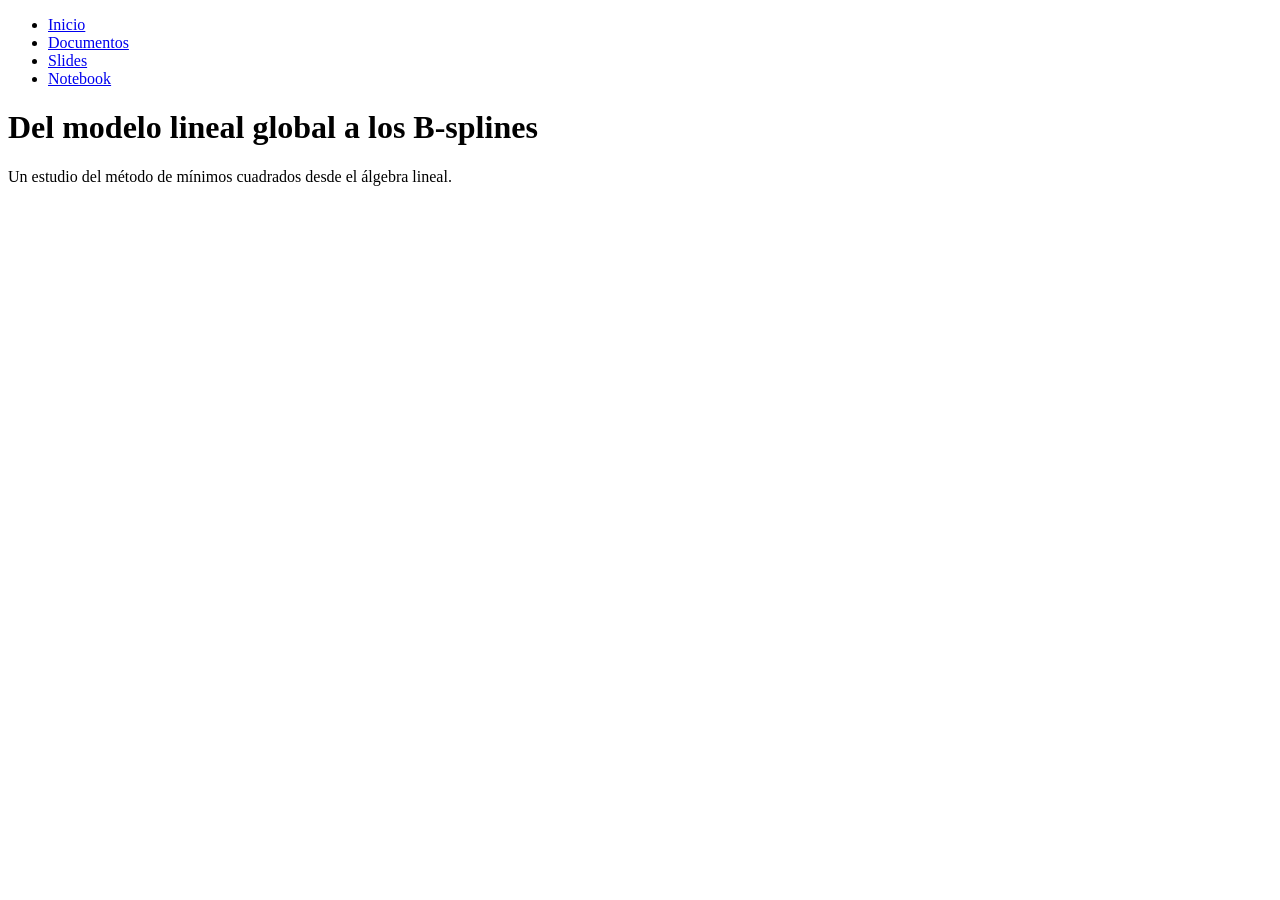
==== index.html @ daa24c61 "Add files via upload" ====
<!DOCTYPE html>
<html lang="es">
<head>
    <meta charset="UTF-8">
    <meta name="viewport" content="width=device-width, initial-scale=1.0">
    <title>Proyecto Pares Ordenados – Inicio</title>
    <link rel="stylesheet" href="css/estilo.css">
</head>
<body>
    <nav>
        <ul>
            <li><a href="index.html" class="active">Inicio</a></li>
            <li><a href="documentos.html">Documentos</a></li>
            <li><a href="slides.html">Slides</a></li>
            <li><a href="notebook.html">Notebook</a></li>
        </ul>
    </nav>

    <main>
        <h1>Del modelo lineal global a los B‑splines</h1>
        <p>Un estudio del método de mínimos cuadrados desde el álgebra lineal.</p>
        <!-- Aquí puedes agregar más contenido de la página principal -->
    </main>
</body>
</html>
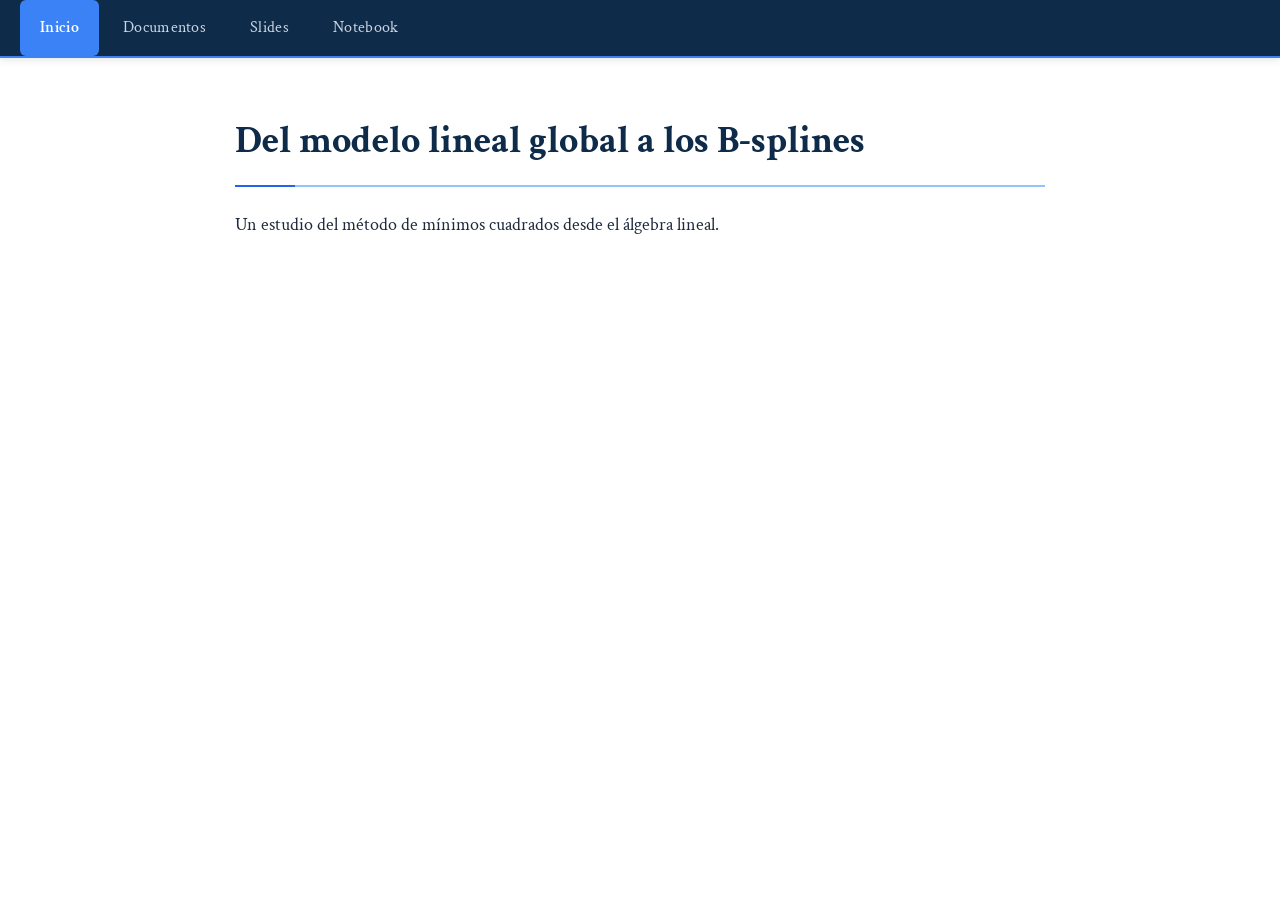
==== commit bad18d19: "update" ====
--- a/index.html
+++ b/index.html
@@ -5,11 +5,13 @@
     <meta name="viewport" content="width=device-width, initial-scale=1.0">
     <title>Proyecto Pares Ordenados – Inicio</title>
     <link rel="stylesheet" href="css/estilo.css">
+    <script src="js/script.js" defer></script>
 </head>
 <body>
+    <div id="progress-bar"></div>
     <nav>
         <ul>
-            <li><a href="index.html" class="active">Inicio</a></li>
+            <li><a href="index.html">Inicio</a></li>
             <li><a href="documentos.html">Documentos</a></li>
             <li><a href="slides.html">Slides</a></li>
             <li><a href="notebook.html">Notebook</a></li>
--- a/css/estilo.css
+++ b/css/estilo.css
@@ -0,0 +1,182 @@
+/* Tipografía académica serif (estilo LaTeX) */
+@import url('https://fonts.googleapis.com/css2?family=Crimson+Text:ital,wght@0,400;0,600;0,700;1,400&display=swap');
+
+* {
+    margin: 0;
+    padding: 0;
+    box-sizing: border-box;
+}
+
+body {
+    font-family: 'Crimson Text', Georgia, 'Times New Roman', serif;
+    background: #ffffff;
+    color: #1e293b;
+    line-height: 1.7;
+    font-size: 1.1rem;
+    counter-reset: section;
+}
+
+/* Barra de progreso (manejada por JS) */
+#progress-bar {
+    position: fixed;
+    top: 0;
+    left: 0;
+    height: 3px;
+    background: #2563eb;
+    z-index: 200;
+    width: 0%;
+    transition: width 0.1s ease;
+}
+
+/* Navegación estilo académico */
+nav {
+    background: #0f2b4a; /* azul profundo */
+    padding: 0 20px;
+    box-shadow: 0 2px 8px rgba(0,0,0,0.1);
+    position: sticky;
+    top: 0;
+    z-index: 100;
+    border-bottom: 2px solid #3b82f6;
+}
+
+nav ul {
+    list-style: none;
+    display: flex;
+    align-items: center;
+    height: 56px;
+    gap: 4px;
+}
+
+nav ul li a {
+    display: block;
+    padding: 0 20px;
+    color: #cbd5e1;
+    text-decoration: none;
+    font-weight: 500;
+    height: 100%;
+    line-height: 56px;
+    border-radius: 6px;
+    transition: all 0.2s;
+    font-size: 1rem;
+    letter-spacing: 0.02em;
+}
+
+nav ul li a:hover {
+    background: rgba(255,255,255,0.1);
+    color: #ffffff;
+}
+
+nav ul li a.active {
+    background: #3b82f6;
+    color: white;
+    font-weight: 600;
+}
+
+/* Contenedor principal */
+main {
+    max-width: 850px;
+    margin: 50px auto;
+    padding: 0 20px;
+}
+
+/* Encabezados con línea decorativa */
+h1 {
+    font-size: 2.4rem;
+    font-weight: 700;
+    margin-bottom: 0.6em;
+    color: #0f2b4a;
+    border-bottom: 2px solid #93c5fd;
+    padding-bottom: 0.3em;
+    position: relative;
+}
+
+h1::after {
+    content: "";
+    position: absolute;
+    bottom: -2px;
+    left: 0;
+    width: 60px;
+    height: 2px;
+    background: #2563eb;
+}
+
+h2 {
+    font-size: 1.6rem;
+    font-weight: 600;
+    color: #1e3a8a;
+    margin: 1.8em 0 0.6em;
+    border-left: 4px solid #3b82f6;
+    padding-left: 12px;
+}
+
+p {
+    margin-bottom: 1.3em;
+    text-align: justify;
+    hyphens: auto;
+}
+
+/* Tarjetas para contenido futuro (PDFs, slides, notebook) */
+.card-placeholder {
+    background: #f8fafc;
+    border-radius: 12px;
+    padding: 40px;
+    border: 1px solid #e2e8f0;
+    border-left: 4px solid #3b82f6;
+    text-align: center;
+    color: #475569;
+    margin: 24px 0;
+    transition: all 0.3s;
+    box-shadow: 0 2px 4px rgba(0,0,0,0.04);
+    font-style: italic;
+}
+
+.card-placeholder:hover {
+    border-left-color: #2563eb;
+    background: #ffffff;
+    box-shadow: 0 4px 12px rgba(0,0,0,0.06);
+    transform: translateY(-2px);
+}
+
+.card-placeholder .icon {
+    font-size: 2.5rem;
+    margin-bottom: 12px;
+    font-style: normal;
+}
+
+/* Botón volver arriba (insertado por JS) */
+#back-to-top {
+    position: fixed;
+    bottom: 30px;
+    right: 30px;
+    width: 44px;
+    height: 44px;
+    background: #2563eb;
+    color: white;
+    border: none;
+    border-radius: 50%;
+    font-size: 1.3rem;
+    cursor: pointer;
+    box-shadow: 0 4px 10px rgba(0,0,0,0.15);
+    opacity: 0;
+    transform: translateY(10px);
+    transition: opacity 0.3s, transform 0.3s;
+    z-index: 150;
+    display: flex;
+    align-items: center;
+    justify-content: center;
+}
+
+#back-to-top.show {
+    opacity: 1;
+    transform: translateY(0);
+}
+
+#back-to-top:hover {
+    background: #1d4ed8;
+    transform: scale(1.05);
+}
+
+/* Scroll suave para todo el documento */
+html {
+    scroll-behavior: smooth;
+}
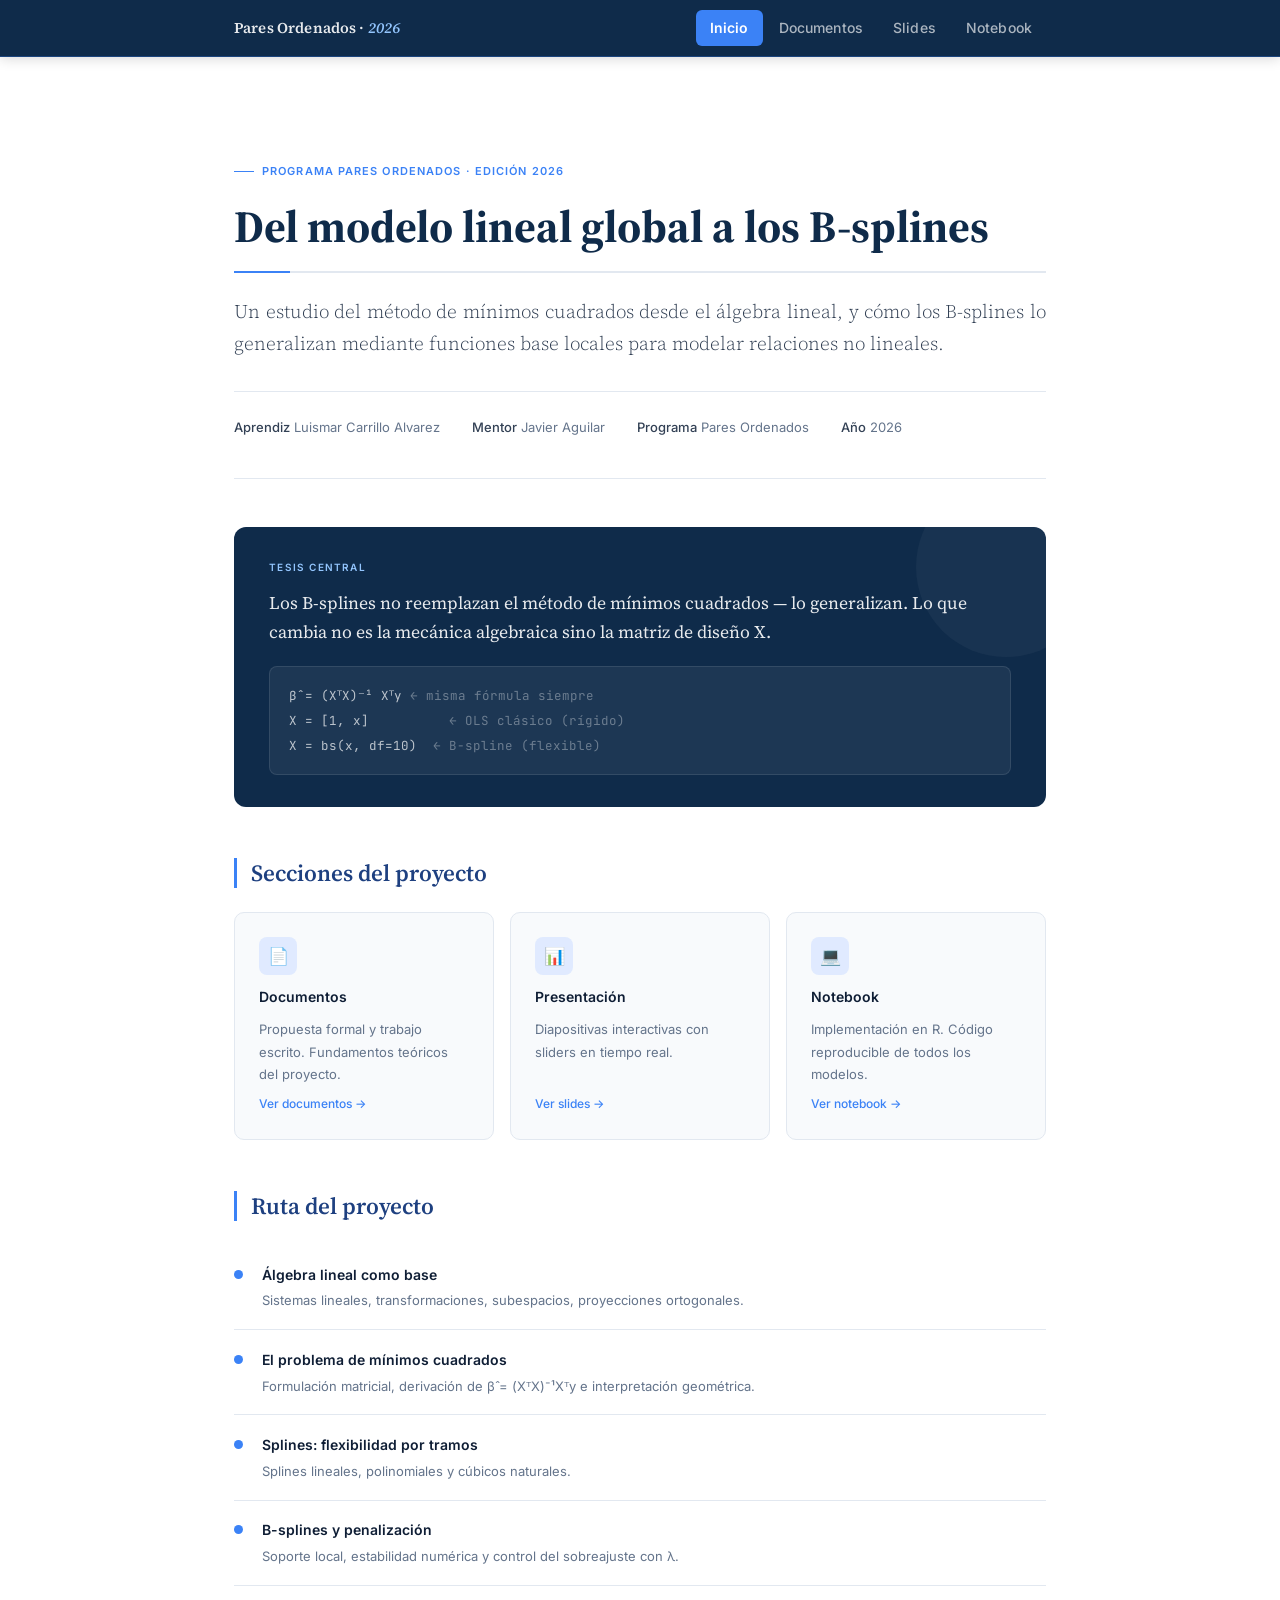
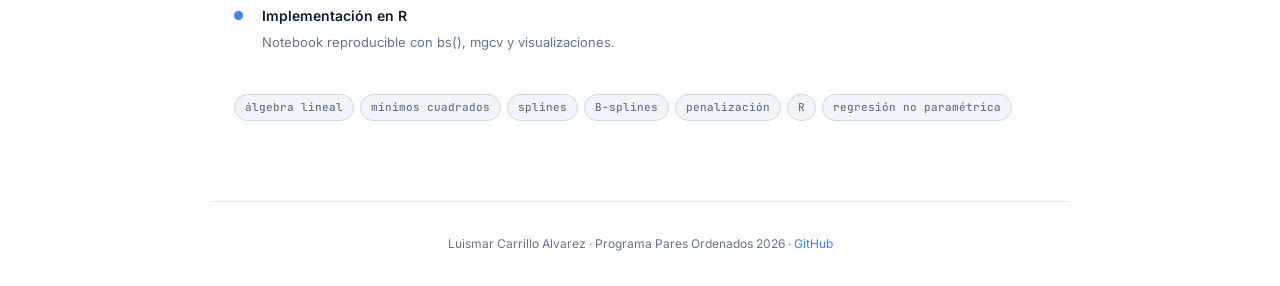
==== commit 46ac0990: "update" ====
--- a/index.html
+++ b/index.html
@@ -10,18 +10,115 @@
 <body>
     <div id="progress-bar"></div>
     <nav>
-        <ul>
-            <li><a href="index.html">Inicio</a></li>
-            <li><a href="documentos.html">Documentos</a></li>
-            <li><a href="slides.html">Slides</a></li>
-            <li><a href="notebook.html">Notebook</a></li>
-        </ul>
+        <div class="nav-inner">
+            <a class="nav-brand" href="index.html">Pares Ordenados · <span>2026</span></a>
+            <ul>
+                <li><a href="index.html">Inicio</a></li>
+                <li><a href="documentos.html">Documentos</a></li>
+                <li><a href="slides.html">Slides</a></li>
+                <li><a href="notebook.html">Notebook</a></li>
+            </ul>
+        </div>
     </nav>
 
     <main>
-        <h1>Del modelo lineal global a los B‑splines</h1>
-        <p>Un estudio del método de mínimos cuadrados desde el álgebra lineal.</p>
-        <!-- Aquí puedes agregar más contenido de la página principal -->
+        <div class="hero">
+            <div class="hero-eyebrow">Programa Pares Ordenados · Edición 2026</div>
+            <h1>Del modelo lineal global a los B‑splines</h1>
+            <p class="lead">Un estudio del método de mínimos cuadrados desde el álgebra lineal, y cómo los B-splines lo generalizan mediante funciones base locales para modelar relaciones no lineales.</p>
+            <div class="hero-meta">
+                <span><b>Aprendiz</b> Luismar Carrillo Alvarez</span>
+                <span><b>Mentor</b> Javier Aguilar</span>
+                <span><b>Programa</b> Pares Ordenados</span>
+                <span><b>Año</b> 2026</span>
+            </div>
+        </div>
+
+        <div class="thesis">
+            <div class="thesis-label">Tesis central</div>
+            <p>Los B-splines no reemplazan el método de mínimos cuadrados — lo generalizan. Lo que cambia no es la mecánica algebraica sino la matriz de diseño X.</p>
+            <div class="formula-block">
+                β̂ = (XᵀX)⁻¹ Xᵀy <span class="comment">← misma fórmula siempre</span><br>
+                X = [1, x] &nbsp;&nbsp;&nbsp;&nbsp;&nbsp;&nbsp;&nbsp;&nbsp;&nbsp;<span class="comment">← OLS clásico (rígido)</span><br>
+                X = bs(x, df=10) &nbsp;<span class="comment">← B-spline (flexible)</span>
+            </div>
+        </div>
+
+        <h2>Secciones del proyecto</h2>
+        <div class="cards">
+            <a class="card" href="documentos.html">
+                <div class="card-icon">📄</div>
+                <h3>Documentos</h3>
+                <p>Propuesta formal y trabajo escrito. Fundamentos teóricos del proyecto.</p>
+                <div class="card-arrow">Ver documentos →</div>
+            </a>
+            <a class="card" href="slides.html">
+                <div class="card-icon">📊</div>
+                <h3>Presentación</h3>
+                <p>Diapositivas interactivas con sliders en tiempo real.</p>
+                <div class="card-arrow">Ver slides →</div>
+            </a>
+            <a class="card" href="notebook.html">
+                <div class="card-icon">💻</div>
+                <h3>Notebook</h3>
+                <p>Implementación en R. Código reproducible de todos los modelos.</p>
+                <div class="card-arrow">Ver notebook →</div>
+            </a>
+        </div>
+
+        <h2>Ruta del proyecto</h2>
+        <div class="timeline">
+            <div class="tl-item">
+                <div class="tl-dot"></div>
+                <div class="tl-content">
+                    <h4>Álgebra lineal como base</h4>
+                    <p>Sistemas lineales, transformaciones, subespacios, proyecciones ortogonales.</p>
+                </div>
+            </div>
+            <div class="tl-item">
+                <div class="tl-dot"></div>
+                <div class="tl-content">
+                    <h4>El problema de mínimos cuadrados</h4>
+                    <p>Formulación matricial, derivación de β̂ = (XᵀX)⁻¹Xᵀy e interpretación geométrica.</p>
+                </div>
+            </div>
+            <div class="tl-item">
+                <div class="tl-dot"></div>
+                <div class="tl-content">
+                    <h4>Splines: flexibilidad por tramos</h4>
+                    <p>Splines lineales, polinomiales y cúbicos naturales.</p>
+                </div>
+            </div>
+            <div class="tl-item">
+                <div class="tl-dot"></div>
+                <div class="tl-content">
+                    <h4>B-splines y penalización</h4>
+                    <p>Soporte local, estabilidad numérica y control del sobreajuste con λ.</p>
+                </div>
+            </div>
+            <div class="tl-item">
+                <div class="tl-dot"></div>
+                <div class="tl-content">
+                    <h4>Implementación en R</h4>
+                    <p>Notebook reproducible con bs(), mgcv y visualizaciones.</p>
+                </div>
+            </div>
+        </div>
+
+        <div class="tags">
+            <span class="tag">álgebra lineal</span>
+            <span class="tag">mínimos cuadrados</span>
+            <span class="tag">splines</span>
+            <span class="tag">B-splines</span>
+            <span class="tag">penalización</span>
+            <span class="tag">R</span>
+            <span class="tag">regresión no paramétrica</span>
+        </div>
     </main>
+
+    <footer>
+        Luismar Carrillo Alvarez · Programa Pares Ordenados 2026 ·
+        <a href="https://github.com/luismarcarrillo/Pares-Ordenados-proyecto-Corte-2026-" target="_blank">GitHub</a>
+    </footer>
 </body>
 </html>
--- a/css/estilo.css
+++ b/css/estilo.css
@@ -1,182 +1,477 @@
-/* Tipografía académica serif (estilo LaTeX) */
-@import url('https://fonts.googleapis.com/css2?family=Crimson+Text:ital,wght@0,400;0,600;0,700;1,400&display=swap');
-
-* {
-    margin: 0;
-    padding: 0;
-    box-sizing: border-box;
-}
+@import url('https://fonts.googleapis.com/css2?family=Source+Serif+4:ital,wght@0,300;0,400;0,600;0,700;1,400&family=Inter:wght@300;400;500;600&family=JetBrains+Mono:wght@400;500&display=swap');
+
+*, *::before, *::after { box-sizing: border-box; margin: 0; padding: 0; }
+
+:root {
+  --ink:       #0f1e35;
+  --ink-2:     #334155;
+  --ink-3:     #64748b;
+  --bg:        #ffffff;
+  --bg-2:      #f8fafc;
+  --bg-3:      #f1f5f9;
+  --accent:    #0f2b4a;
+  --accent-2:  #1e4080;
+  --accent-3:  #3b82f6;
+  --accent-4:  #93c5fd;
+  --border:    #e2e8f0;
+  --border-s:  #cbd5e1;
+  --radius:    10px;
+  --font-serif: 'Source Serif 4', Georgia, serif;
+  --font-sans:  'Inter', system-ui, sans-serif;
+  --font-mono:  'JetBrains Mono', monospace;
+  --max-w:     860px;
+}
+
+html { scroll-behavior: smooth; }
 
 body {
-    font-family: 'Crimson Text', Georgia, 'Times New Roman', serif;
-    background: #ffffff;
-    color: #1e293b;
-    line-height: 1.7;
-    font-size: 1.1rem;
-    counter-reset: section;
-}
-
-/* Barra de progreso (manejada por JS) */
+  font-family: var(--font-sans);
+  background: var(--bg);
+  color: var(--ink);
+  line-height: 1.7;
+  font-size: 16px;
+}
+
+/* ── PROGRESS BAR ── */
 #progress-bar {
-    position: fixed;
-    top: 0;
-    left: 0;
-    height: 3px;
-    background: #2563eb;
-    z-index: 200;
-    width: 0%;
-    transition: width 0.1s ease;
-}
-
-/* Navegación estilo académico */
+  position: fixed; top: 0; left: 0;
+  height: 2px; background: var(--accent-3);
+  z-index: 200; width: 0%;
+  transition: width 0.1s linear;
+}
+
+/* ── NAV ── */
 nav {
-    background: #0f2b4a; /* azul profundo */
-    padding: 0 20px;
-    box-shadow: 0 2px 8px rgba(0,0,0,0.1);
-    position: sticky;
-    top: 0;
-    z-index: 100;
-    border-bottom: 2px solid #3b82f6;
-}
-
+  background: var(--accent);
+  position: sticky; top: 0; z-index: 100;
+  border-bottom: 1px solid rgba(59,130,246,0.3);
+  box-shadow: 0 2px 12px rgba(0,0,0,0.15);
+}
+.nav-inner {
+  max-width: var(--max-w);
+  margin: 0 auto;
+  padding: 0 24px;
+  display: flex;
+  align-items: center;
+  justify-content: space-between;
+  height: 56px;
+}
+.nav-brand {
+  font-family: var(--font-serif);
+  font-size: 15px;
+  font-weight: 600;
+  color: rgba(255,255,255,0.9);
+  text-decoration: none;
+  letter-spacing: 0.01em;
+  flex-shrink: 0;
+}
+.nav-brand span {
+  color: var(--accent-4);
+  font-style: italic;
+}
 nav ul {
-    list-style: none;
-    display: flex;
-    align-items: center;
-    height: 56px;
-    gap: 4px;
-}
-
+  list-style: none;
+  display: flex;
+  align-items: center;
+  height: 100%;
+  gap: 2px;
+}
 nav ul li a {
-    display: block;
-    padding: 0 20px;
-    color: #cbd5e1;
-    text-decoration: none;
-    font-weight: 500;
-    height: 100%;
-    line-height: 56px;
-    border-radius: 6px;
-    transition: all 0.2s;
-    font-size: 1rem;
-    letter-spacing: 0.02em;
-}
-
-nav ul li a:hover {
-    background: rgba(255,255,255,0.1);
-    color: #ffffff;
-}
-
-nav ul li a.active {
-    background: #3b82f6;
-    color: white;
-    font-weight: 600;
-}
-
-/* Contenedor principal */
-main {
-    max-width: 850px;
-    margin: 50px auto;
-    padding: 0 20px;
-}
-
-/* Encabezados con línea decorativa */
+  display: block;
+  padding: 6px 14px;
+  color: rgba(255,255,255,0.65);
+  text-decoration: none;
+  font-size: 14px;
+  font-weight: 500;
+  border-radius: 6px;
+  transition: background 0.15s, color 0.15s;
+  letter-spacing: 0.01em;
+}
+nav ul li a:hover { background: rgba(255,255,255,0.1); color: #fff; }
+nav ul li a.active { background: var(--accent-3); color: #fff; font-weight: 600; }
+
+/* ── LAYOUT ── */
+main { max-width: var(--max-w); margin: 0 auto; padding: 3rem 24px 5rem; }
+
+/* ── TYPOGRAPHY ── */
 h1 {
-    font-size: 2.4rem;
-    font-weight: 700;
-    margin-bottom: 0.6em;
-    color: #0f2b4a;
-    border-bottom: 2px solid #93c5fd;
-    padding-bottom: 0.3em;
-    position: relative;
-}
-
+  font-family: var(--font-serif);
+  font-size: clamp(1.9rem, 4vw, 2.8rem);
+  font-weight: 700;
+  color: var(--accent);
+  line-height: 1.2;
+  margin-bottom: 0.5em;
+  padding-bottom: 0.4em;
+  border-bottom: 2px solid var(--border);
+  position: relative;
+}
 h1::after {
-    content: "";
-    position: absolute;
-    bottom: -2px;
-    left: 0;
-    width: 60px;
-    height: 2px;
-    background: #2563eb;
-}
-
+  content: '';
+  position: absolute;
+  bottom: -2px; left: 0;
+  width: 56px; height: 2px;
+  background: var(--accent-3);
+}
 h2 {
-    font-size: 1.6rem;
-    font-weight: 600;
-    color: #1e3a8a;
-    margin: 1.8em 0 0.6em;
-    border-left: 4px solid #3b82f6;
-    padding-left: 12px;
-}
-
+  font-family: var(--font-serif);
+  font-size: 1.45rem;
+  font-weight: 600;
+  color: var(--accent-2);
+  margin: 2.2em 0 0.7em;
+  padding-left: 14px;
+  border-left: 3px solid var(--accent-3);
+  line-height: 1.3;
+}
+h3 {
+  font-family: var(--font-sans);
+  font-size: 1rem;
+  font-weight: 600;
+  color: var(--ink);
+  margin: 1.5em 0 0.4em;
+  text-transform: uppercase;
+  letter-spacing: 0.06em;
+  font-size: 12px;
+  color: var(--ink-3);
+}
 p {
-    margin-bottom: 1.3em;
-    text-align: justify;
-    hyphens: auto;
-}
-
-/* Tarjetas para contenido futuro (PDFs, slides, notebook) */
-.card-placeholder {
-    background: #f8fafc;
-    border-radius: 12px;
-    padding: 40px;
-    border: 1px solid #e2e8f0;
-    border-left: 4px solid #3b82f6;
-    text-align: center;
-    color: #475569;
-    margin: 24px 0;
-    transition: all 0.3s;
-    box-shadow: 0 2px 4px rgba(0,0,0,0.04);
-    font-style: italic;
-}
-
-.card-placeholder:hover {
-    border-left-color: #2563eb;
-    background: #ffffff;
-    box-shadow: 0 4px 12px rgba(0,0,0,0.06);
-    transform: translateY(-2px);
-}
-
-.card-placeholder .icon {
-    font-size: 2.5rem;
-    margin-bottom: 12px;
-    font-style: normal;
-}
-
-/* Botón volver arriba (insertado por JS) */
+  margin-bottom: 1.2em;
+  color: var(--ink-2);
+  text-align: justify;
+  hyphens: auto;
+}
+.lead {
+  font-family: var(--font-serif);
+  font-size: 1.2rem;
+  color: var(--ink-2);
+  line-height: 1.65;
+  margin-bottom: 2rem;
+  font-weight: 300;
+}
+
+/* ── HERO (index) ── */
+.hero {
+  padding: 3rem 0 2.5rem;
+  border-bottom: 1px solid var(--border);
+  margin-bottom: 3rem;
+}
+.hero-eyebrow {
+  display: inline-flex;
+  align-items: center;
+  gap: 8px;
+  font-size: 11px;
+  font-weight: 600;
+  letter-spacing: 0.1em;
+  text-transform: uppercase;
+  color: var(--accent-3);
+  margin-bottom: 1.2rem;
+}
+.hero-eyebrow::before {
+  content: '';
+  width: 20px; height: 1.5px;
+  background: var(--accent-3);
+}
+.hero-meta {
+  display: flex;
+  flex-wrap: wrap;
+  gap: 0.6rem 2rem;
+  margin-top: 1.8rem;
+  padding-top: 1.5rem;
+  border-top: 1px solid var(--border);
+  font-size: 13px;
+  color: var(--ink-3);
+}
+.hero-meta b { color: var(--ink-2); font-weight: 500; }
+
+/* ── THESIS BOX ── */
+.thesis {
+  background: var(--accent);
+  color: #fff;
+  border-radius: 12px;
+  padding: 2rem 2.2rem;
+  margin: 2.5rem 0;
+  position: relative;
+  overflow: hidden;
+}
+.thesis::before {
+  content: '';
+  position: absolute;
+  top: -50px; right: -50px;
+  width: 180px; height: 180px;
+  border-radius: 50%;
+  background: rgba(255,255,255,0.04);
+  pointer-events: none;
+}
+.thesis-label {
+  font-size: 10px;
+  font-weight: 600;
+  letter-spacing: 0.12em;
+  text-transform: uppercase;
+  color: var(--accent-4);
+  margin-bottom: 0.8rem;
+}
+.thesis p {
+  font-family: var(--font-serif);
+  font-size: 1.1rem;
+  line-height: 1.65;
+  color: rgba(255,255,255,0.9);
+  text-align: left;
+  margin: 0;
+}
+.formula-block {
+  margin-top: 1.2rem;
+  font-family: var(--font-mono);
+  font-size: 12.5px;
+  background: rgba(255,255,255,0.06);
+  border: 1px solid rgba(255,255,255,0.1);
+  border-radius: 8px;
+  padding: 1rem 1.2rem;
+  color: rgba(255,255,255,0.7);
+  line-height: 2;
+}
+.formula-block .comment { color: rgba(255,255,255,0.35); }
+
+/* ── CARDS ── */
+.cards {
+  display: grid;
+  grid-template-columns: repeat(auto-fit, minmax(230px,1fr));
+  gap: 1rem;
+  margin: 1.5rem 0;
+}
+.card {
+  background: var(--bg-2);
+  border: 1px solid var(--border);
+  border-radius: var(--radius);
+  padding: 1.5rem;
+  text-decoration: none;
+  color: inherit;
+  display: flex;
+  flex-direction: column;
+  gap: 0.6rem;
+  transition: border-color 0.15s, box-shadow 0.15s, transform 0.15s;
+}
+.card:hover {
+  border-color: var(--accent-3);
+  box-shadow: 0 4px 20px rgba(59,130,246,0.1);
+  transform: translateY(-2px);
+}
+.card-icon {
+  width: 38px; height: 38px;
+  border-radius: 8px;
+  background: #e0eaff;
+  display: flex; align-items: center; justify-content: center;
+  font-size: 17px;
+}
+.card h3 {
+  font-size: 14px !important;
+  font-weight: 600 !important;
+  color: var(--ink) !important;
+  text-transform: none !important;
+  letter-spacing: 0 !important;
+  margin: 0 !important;
+}
+.card p {
+  font-size: 13px;
+  color: var(--ink-3);
+  text-align: left;
+  margin: 0;
+  flex: 1;
+}
+.card-arrow { font-size: 12px; color: var(--accent-3); font-weight: 500; }
+
+/* ── TIMELINE ── */
+.timeline { margin: 1.5rem 0; }
+.tl-item {
+  display: flex;
+  gap: 1.2rem;
+  padding: 1.1rem 0;
+  border-bottom: 1px solid var(--border);
+}
+.tl-item:last-child { border-bottom: none; }
+.tl-dot {
+  width: 9px; height: 9px;
+  border-radius: 50%;
+  background: var(--accent-3);
+  flex-shrink: 0;
+  margin-top: 7px;
+}
+.tl-content h4 {
+  font-size: 14px;
+  font-weight: 600;
+  color: var(--ink);
+  margin-bottom: 0.2rem;
+}
+.tl-content p { font-size: 13px; color: var(--ink-3); margin: 0; text-align: left; }
+
+/* ── TAGS ── */
+.tags { display: flex; flex-wrap: wrap; gap: 6px; margin-top: 1.5rem; }
+.tag {
+  font-size: 11px;
+  font-weight: 500;
+  font-family: var(--font-mono);
+  padding: 3px 10px;
+  border-radius: 20px;
+  background: var(--bg-3);
+  color: var(--ink-3);
+  border: 1px solid var(--border-s);
+}
+
+/* ── PDF VIEWER ── */
+.pdf-card {
+  background: var(--bg-2);
+  border: 1px solid var(--border);
+  border-radius: var(--radius);
+  padding: 2rem;
+  margin: 1.5rem 0;
+}
+.pdf-card-header {
+  display: flex;
+  align-items: center;
+  gap: 1rem;
+  margin-bottom: 1rem;
+  padding-bottom: 1rem;
+  border-bottom: 1px solid var(--border);
+}
+.pdf-icon {
+  width: 44px; height: 44px;
+  background: #fee2e2;
+  border-radius: 8px;
+  display: flex; align-items: center; justify-content: center;
+  font-size: 20px; flex-shrink: 0;
+}
+.pdf-card-header h3 {
+  font-size: 15px !important;
+  font-weight: 600 !important;
+  color: var(--ink) !important;
+  text-transform: none !important;
+  letter-spacing: 0 !important;
+  margin: 0 !important;
+}
+.pdf-card-header p { font-size: 12px; color: var(--ink-3); margin: 0; text-align: left; }
+.pdf-placeholder {
+  height: 180px;
+  border: 2px dashed var(--border-s);
+  border-radius: 8px;
+  display: flex;
+  flex-direction: column;
+  align-items: center;
+  justify-content: center;
+  gap: 8px;
+  color: var(--ink-3);
+  font-size: 13px;
+  font-style: italic;
+}
+.pdf-placeholder span { font-size: 2rem; }
+.pdf-embed {
+  width: 100%;
+  height: 600px;
+  border: none;
+  border-radius: 8px;
+}
+
+/* ── NOTEBOOK CELLS ── */
+.nb-cell {
+  margin: 1.5rem 0;
+  border-radius: var(--radius);
+  overflow: hidden;
+  border: 1px solid var(--border);
+}
+.nb-cell-header {
+  background: var(--bg-3);
+  padding: 6px 14px;
+  font-size: 11px;
+  font-weight: 600;
+  letter-spacing: 0.08em;
+  text-transform: uppercase;
+  color: var(--ink-3);
+  border-bottom: 1px solid var(--border);
+  display: flex;
+  align-items: center;
+  gap: 8px;
+}
+.nb-cell-header .lang-dot {
+  width: 8px; height: 8px;
+  border-radius: 50%;
+  background: #4ade80;
+}
+.nb-code {
+  background: #0f1117;
+  padding: 1.1rem 1.3rem;
+  font-family: var(--font-mono);
+  font-size: 13px;
+  line-height: 1.75;
+  color: #e2e8f0;
+  overflow-x: auto;
+}
+.nb-code .kw  { color: #c084fc; }
+.nb-code .fn  { color: #60a5fa; }
+.nb-code .cm  { color: #4b5563; }
+.nb-code .st  { color: #86efac; }
+.nb-code .nm  { color: #fb923c; }
+.nb-output {
+  background: var(--bg-2);
+  padding: 1rem 1.3rem;
+  font-size: 13px;
+  color: var(--ink-3);
+  border-top: 1px solid var(--border);
+  font-style: italic;
+}
+
+/* ── SLIDE EMBED ── */
+.slide-container {
+  border: 1px solid var(--border);
+  border-radius: var(--radius);
+  overflow: hidden;
+  margin: 1.5rem 0;
+}
+.slide-container iframe {
+  width: 100%;
+  height: 540px;
+  border: none;
+  display: block;
+}
+
+/* ── BACK TO TOP ── */
 #back-to-top {
-    position: fixed;
-    bottom: 30px;
-    right: 30px;
-    width: 44px;
-    height: 44px;
-    background: #2563eb;
-    color: white;
-    border: none;
-    border-radius: 50%;
-    font-size: 1.3rem;
-    cursor: pointer;
-    box-shadow: 0 4px 10px rgba(0,0,0,0.15);
-    opacity: 0;
-    transform: translateY(10px);
-    transition: opacity 0.3s, transform 0.3s;
-    z-index: 150;
-    display: flex;
-    align-items: center;
-    justify-content: center;
-}
-
-#back-to-top.show {
-    opacity: 1;
-    transform: translateY(0);
-}
-
-#back-to-top:hover {
-    background: #1d4ed8;
-    transform: scale(1.05);
-}
-
-/* Scroll suave para todo el documento */
-html {
-    scroll-behavior: smooth;
-}+  position: fixed;
+  bottom: 28px; right: 28px;
+  width: 42px; height: 42px;
+  background: var(--accent);
+  color: white;
+  border: none;
+  border-radius: 50%;
+  font-size: 1.1rem;
+  cursor: pointer;
+  box-shadow: 0 4px 14px rgba(15,43,74,0.25);
+  opacity: 0;
+  transform: translateY(8px);
+  transition: opacity 0.25s, transform 0.25s;
+  z-index: 150;
+  display: flex;
+  align-items: center;
+  justify-content: center;
+}
+#back-to-top.show { opacity: 1; transform: translateY(0); }
+#back-to-top:hover { background: var(--accent-2); }
+
+/* ── SECTION LABEL ── */
+.section-label {
+  font-size: 11px;
+  font-weight: 600;
+  letter-spacing: 0.1em;
+  text-transform: uppercase;
+  color: var(--ink-3);
+  margin-bottom: 1rem;
+}
+
+/* ── FOOTER ── */
+footer {
+  border-top: 1px solid var(--border);
+  padding: 2rem 24px;
+  text-align: center;
+  font-size: 12px;
+  color: var(--ink-3);
+  max-width: var(--max-w);
+  margin: 0 auto;
+}
+footer a { color: var(--accent-3); text-decoration: none; }
+footer a:hover { text-decoration: underline; }
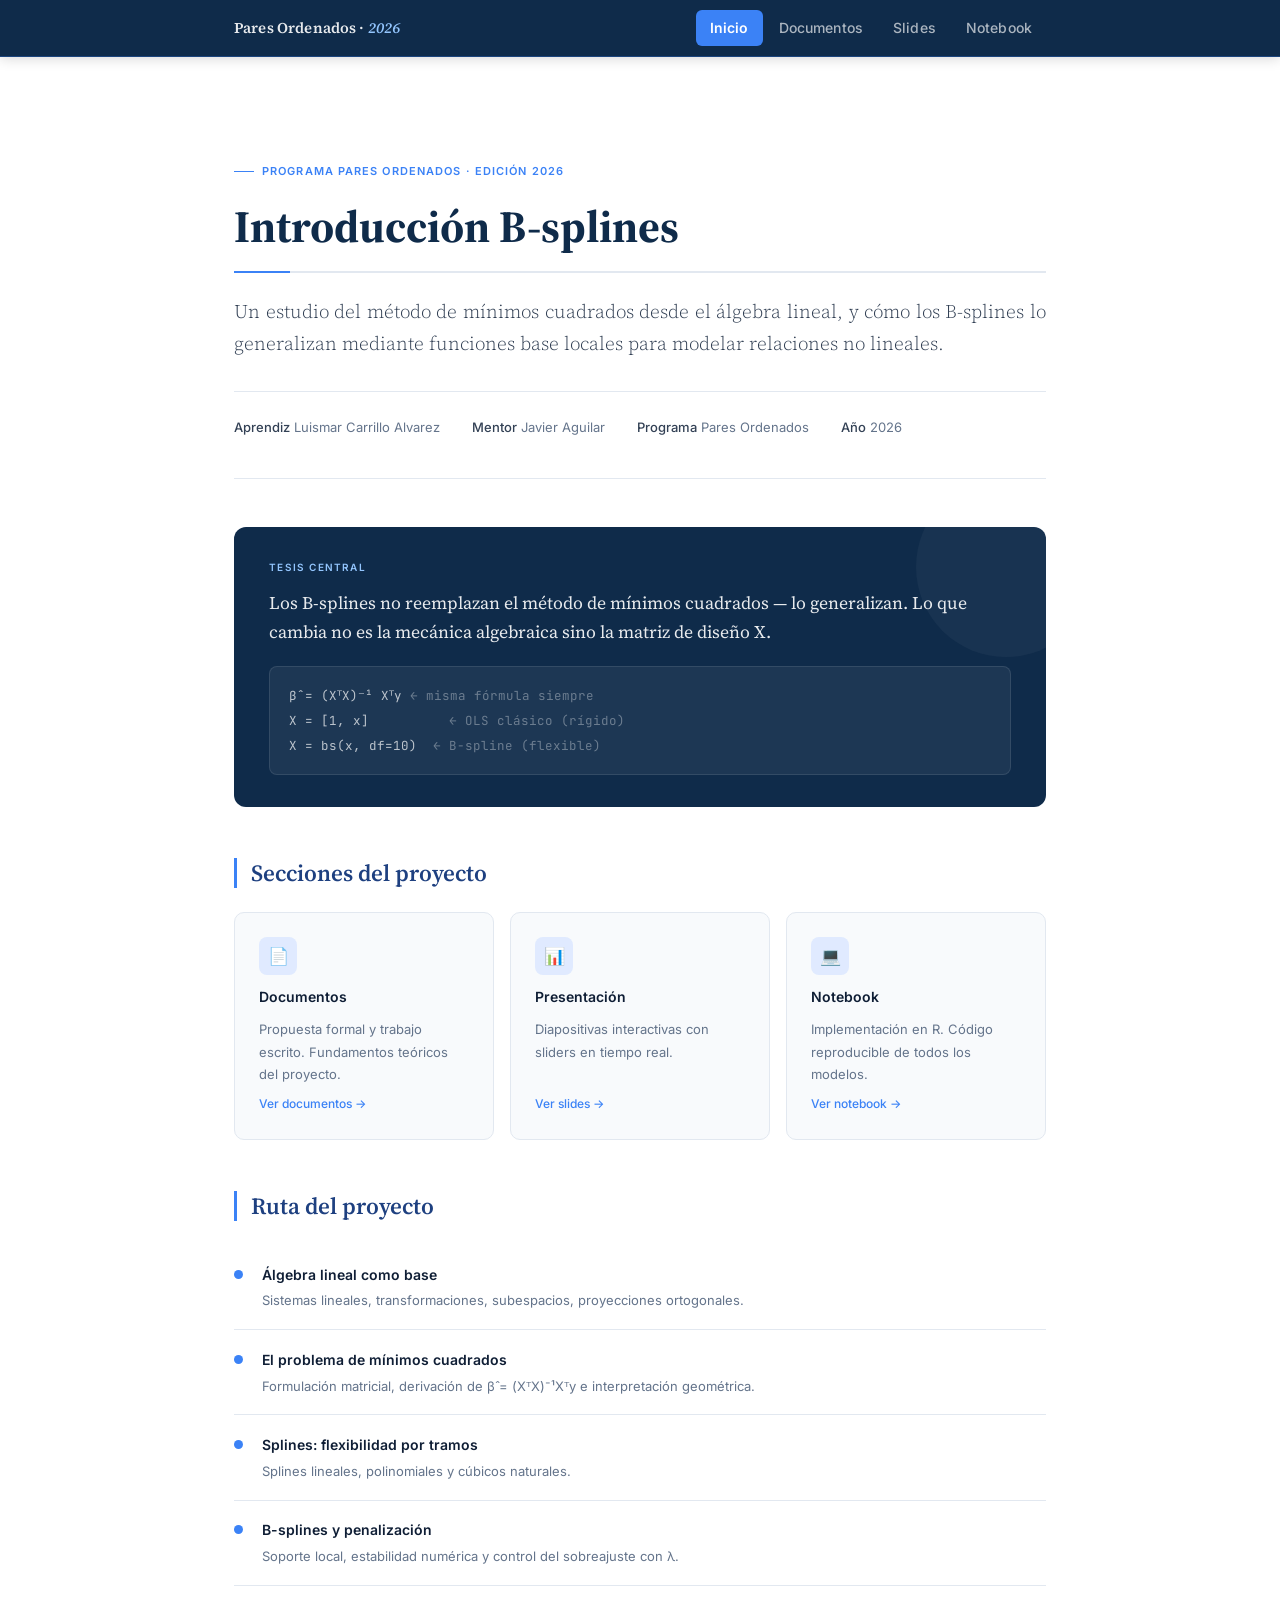
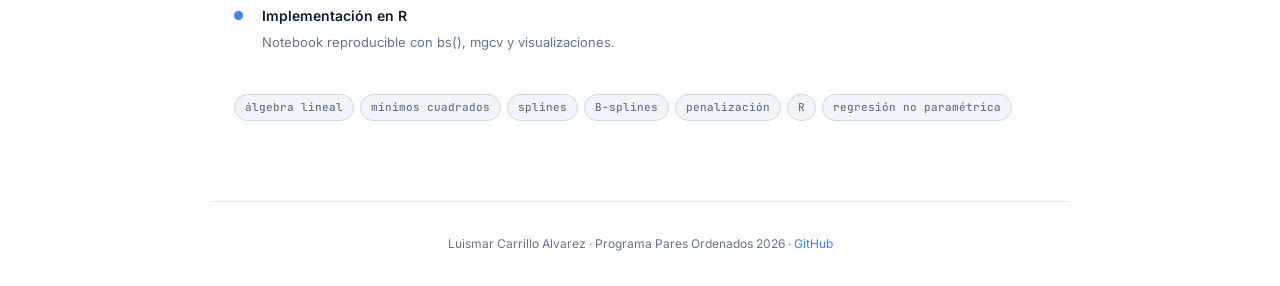
==== commit daeeb5ab: "Cambio de nombre" ====
--- a/index.html
+++ b/index.html
@@ -24,7 +24,7 @@
     <main>
         <div class="hero">
             <div class="hero-eyebrow">Programa Pares Ordenados · Edición 2026</div>
-            <h1>Del modelo lineal global a los B‑splines</h1>
+            <h1>Introducción  B‑splines</h1>
             <p class="lead">Un estudio del método de mínimos cuadrados desde el álgebra lineal, y cómo los B-splines lo generalizan mediante funciones base locales para modelar relaciones no lineales.</p>
             <div class="hero-meta">
                 <span><b>Aprendiz</b> Luismar Carrillo Alvarez</span>
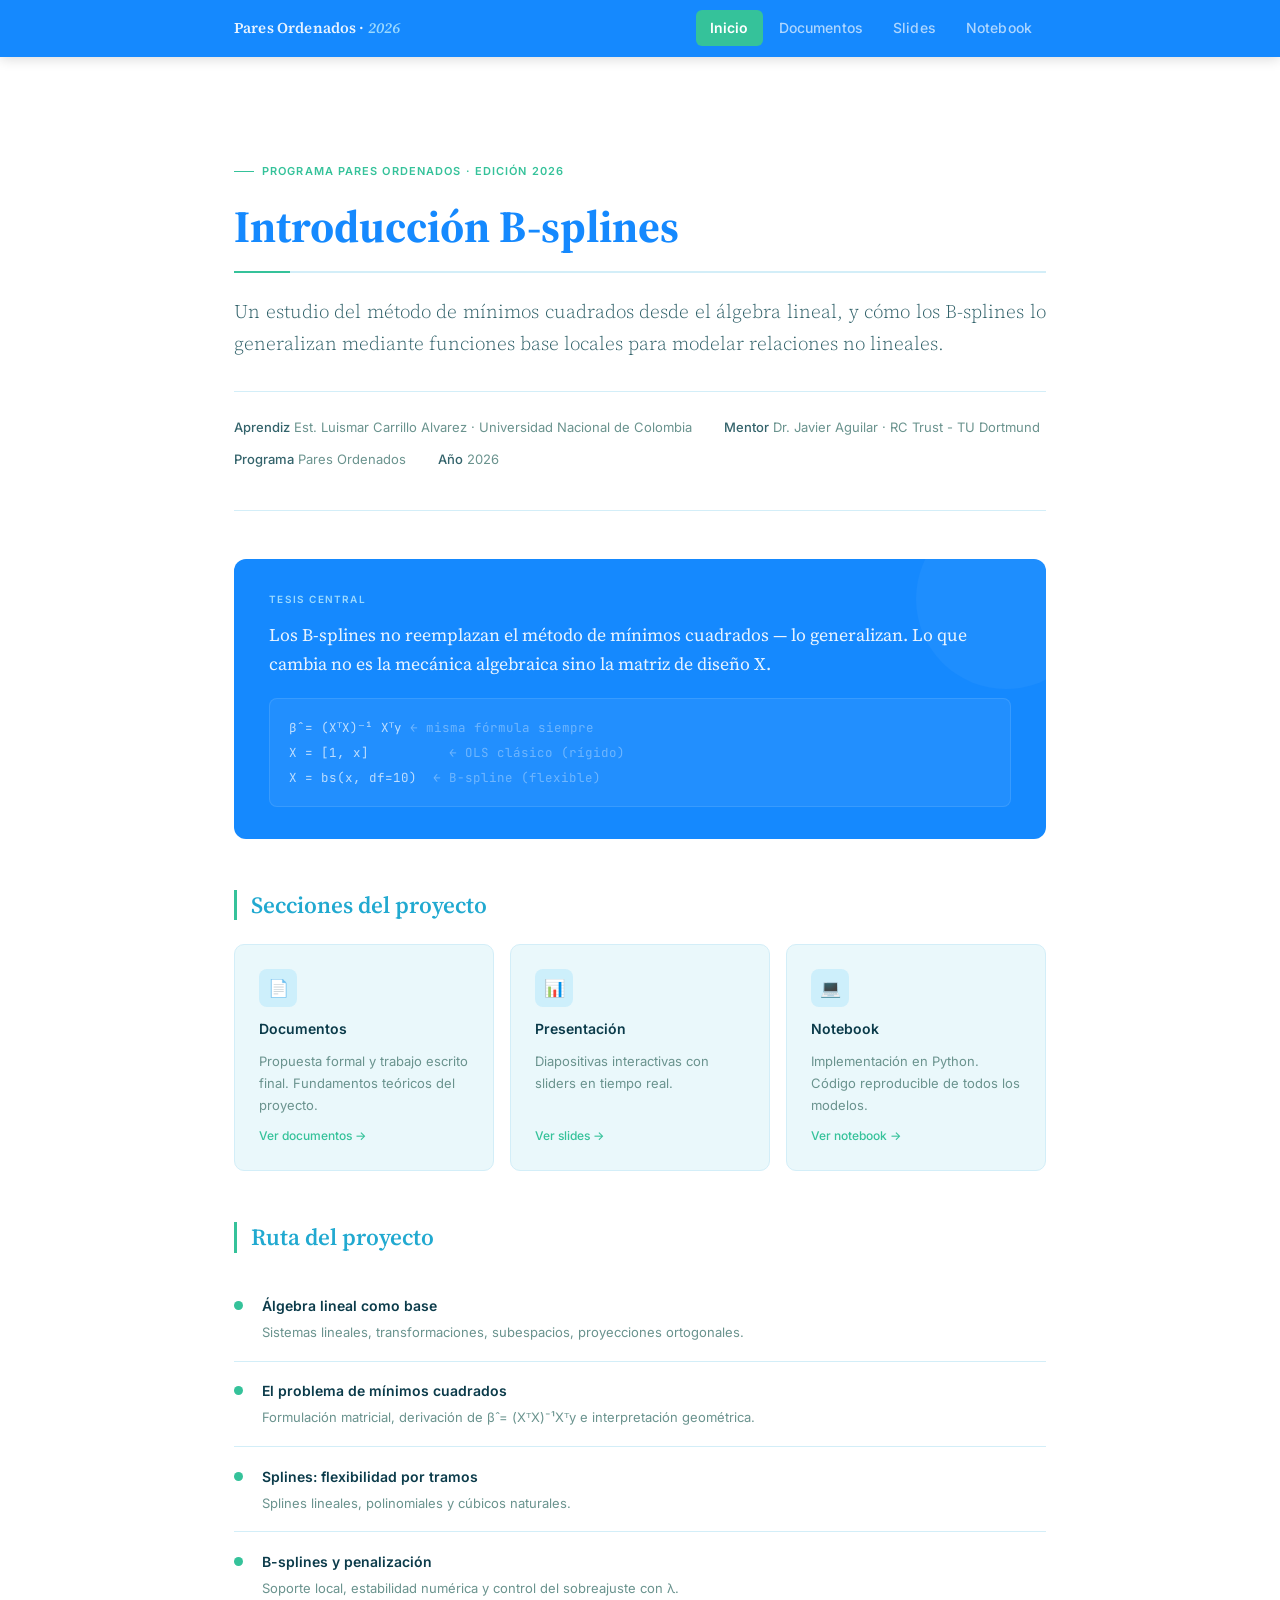
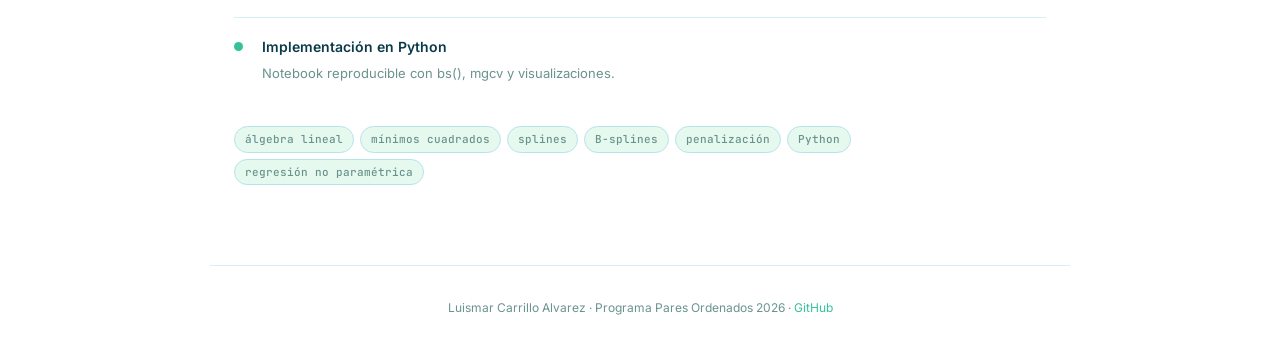
==== commit bdf8fdcd: "cambio index 1" ====
--- a/index.html
+++ b/index.html
@@ -27,8 +27,8 @@
             <h1>Introducción  B‑splines</h1>
             <p class="lead">Un estudio del método de mínimos cuadrados desde el álgebra lineal, y cómo los B-splines lo generalizan mediante funciones base locales para modelar relaciones no lineales.</p>
             <div class="hero-meta">
-                <span><b>Aprendiz</b> Luismar Carrillo Alvarez</span>
-                <span><b>Mentor</b> Javier Aguilar</span>
+                <span><b>Aprendiz</b> Est. Luismar Carrillo Alvarez · Universidad Nacional de Colombia</span>
+                <span><b>Mentor</b> Dr. Javier Aguilar · RC Trust - TU Dortmund </span>
                 <span><b>Programa</b> Pares Ordenados</span>
                 <span><b>Año</b> 2026</span>
             </div>
@@ -49,7 +49,7 @@
             <a class="card" href="documentos.html">
                 <div class="card-icon">📄</div>
                 <h3>Documentos</h3>
-                <p>Propuesta formal y trabajo escrito. Fundamentos teóricos del proyecto.</p>
+                <p>Propuesta formal y trabajo escrito final. Fundamentos teóricos del proyecto.</p>
                 <div class="card-arrow">Ver documentos →</div>
             </a>
             <a class="card" href="slides.html">
@@ -61,7 +61,7 @@
             <a class="card" href="notebook.html">
                 <div class="card-icon">💻</div>
                 <h3>Notebook</h3>
-                <p>Implementación en R. Código reproducible de todos los modelos.</p>
+                <p>Implementación en Python. Código reproducible de todos los modelos.</p>
                 <div class="card-arrow">Ver notebook →</div>
             </a>
         </div>
@@ -99,7 +99,7 @@
             <div class="tl-item">
                 <div class="tl-dot"></div>
                 <div class="tl-content">
-                    <h4>Implementación en R</h4>
+                    <h4>Implementación en Python</h4>
                     <p>Notebook reproducible con bs(), mgcv y visualizaciones.</p>
                 </div>
             </div>
@@ -111,7 +111,7 @@
             <span class="tag">splines</span>
             <span class="tag">B-splines</span>
             <span class="tag">penalización</span>
-            <span class="tag">R</span>
+            <span class="tag">Python</span>
             <span class="tag">regresión no paramétrica</span>
         </div>
     </main>
--- a/css/estilo.css
+++ b/css/estilo.css
@@ -3,18 +3,18 @@
 *, *::before, *::after { box-sizing: border-box; margin: 0; padding: 0; }
 
 :root {
-  --ink:       #0f1e35;
-  --ink-2:     #334155;
-  --ink-3:     #64748b;
+  --ink:       #0b3b4a;
+  --ink-2:     #33636b;
+  --ink-3:     #6a938e;
   --bg:        #ffffff;
-  --bg-2:      #f8fafc;
-  --bg-3:      #f1f5f9;
-  --accent:    #0f2b4a;
-  --accent-2:  #1e4080;
-  --accent-3:  #3b82f6;
-  --accent-4:  #93c5fd;
-  --border:    #e2e8f0;
-  --border-s:  #cbd5e1;
+  --bg-2:      #eaf8fb;
+  --bg-3:      #e6f9ef;
+  --accent:    #1589fe;
+  --accent-2:  #21a9d0;
+  --accent-3:  #35c29a;
+  --accent-4:  #9bd9fe;
+  --border:    #d3eef8;
+  --border-s:  #b6e2ee;
   --radius:    10px;
   --font-serif: 'Source Serif 4', Georgia, serif;
   --font-sans:  'Inter', system-ui, sans-serif;
@@ -44,7 +44,7 @@
 nav {
   background: var(--accent);
   position: sticky; top: 0; z-index: 100;
-  border-bottom: 1px solid rgba(59,130,246,0.3);
+  border-bottom: 1px solid rgba(21,137,254,0.3);
   box-shadow: 0 2px 12px rgba(0,0,0,0.15);
 }
 .nav-inner {
@@ -251,13 +251,13 @@
 }
 .card:hover {
   border-color: var(--accent-3);
-  box-shadow: 0 4px 20px rgba(59,130,246,0.1);
+  box-shadow: 0 4px 20px rgba(21,137,254,0.15);
   transform: translateY(-2px);
 }
 .card-icon {
   width: 38px; height: 38px;
   border-radius: 8px;
-  background: #e0eaff;
+  background: #cdeffb;
   display: flex; align-items: center; justify-content: center;
   font-size: 17px;
 }
@@ -333,7 +333,7 @@
 }
 .pdf-icon {
   width: 44px; height: 44px;
-  background: #fee2e2;
+  background: #cdf7ec;
   border-radius: 8px;
   display: flex; align-items: center; justify-content: center;
   font-size: 20px; flex-shrink: 0;
@@ -363,7 +363,7 @@
 .pdf-placeholder span { font-size: 2rem; }
 .pdf-embed {
   width: 100%;
-  height: 600px;
+  height: 85vh;
   border: none;
   border-radius: 8px;
 }
@@ -391,7 +391,7 @@
 .nb-cell-header .lang-dot {
   width: 8px; height: 8px;
   border-radius: 50%;
-  background: #4ade80;
+  background: #46ae61;
 }
 .nb-code {
   background: #0f1117;
@@ -441,7 +441,7 @@
   border-radius: 50%;
   font-size: 1.1rem;
   cursor: pointer;
-  box-shadow: 0 4px 14px rgba(15,43,74,0.25);
+  box-shadow: 0 4px 14px rgba(11,59,74,0.25);
   opacity: 0;
   transform: translateY(8px);
   transition: opacity 0.25s, transform 0.25s;
